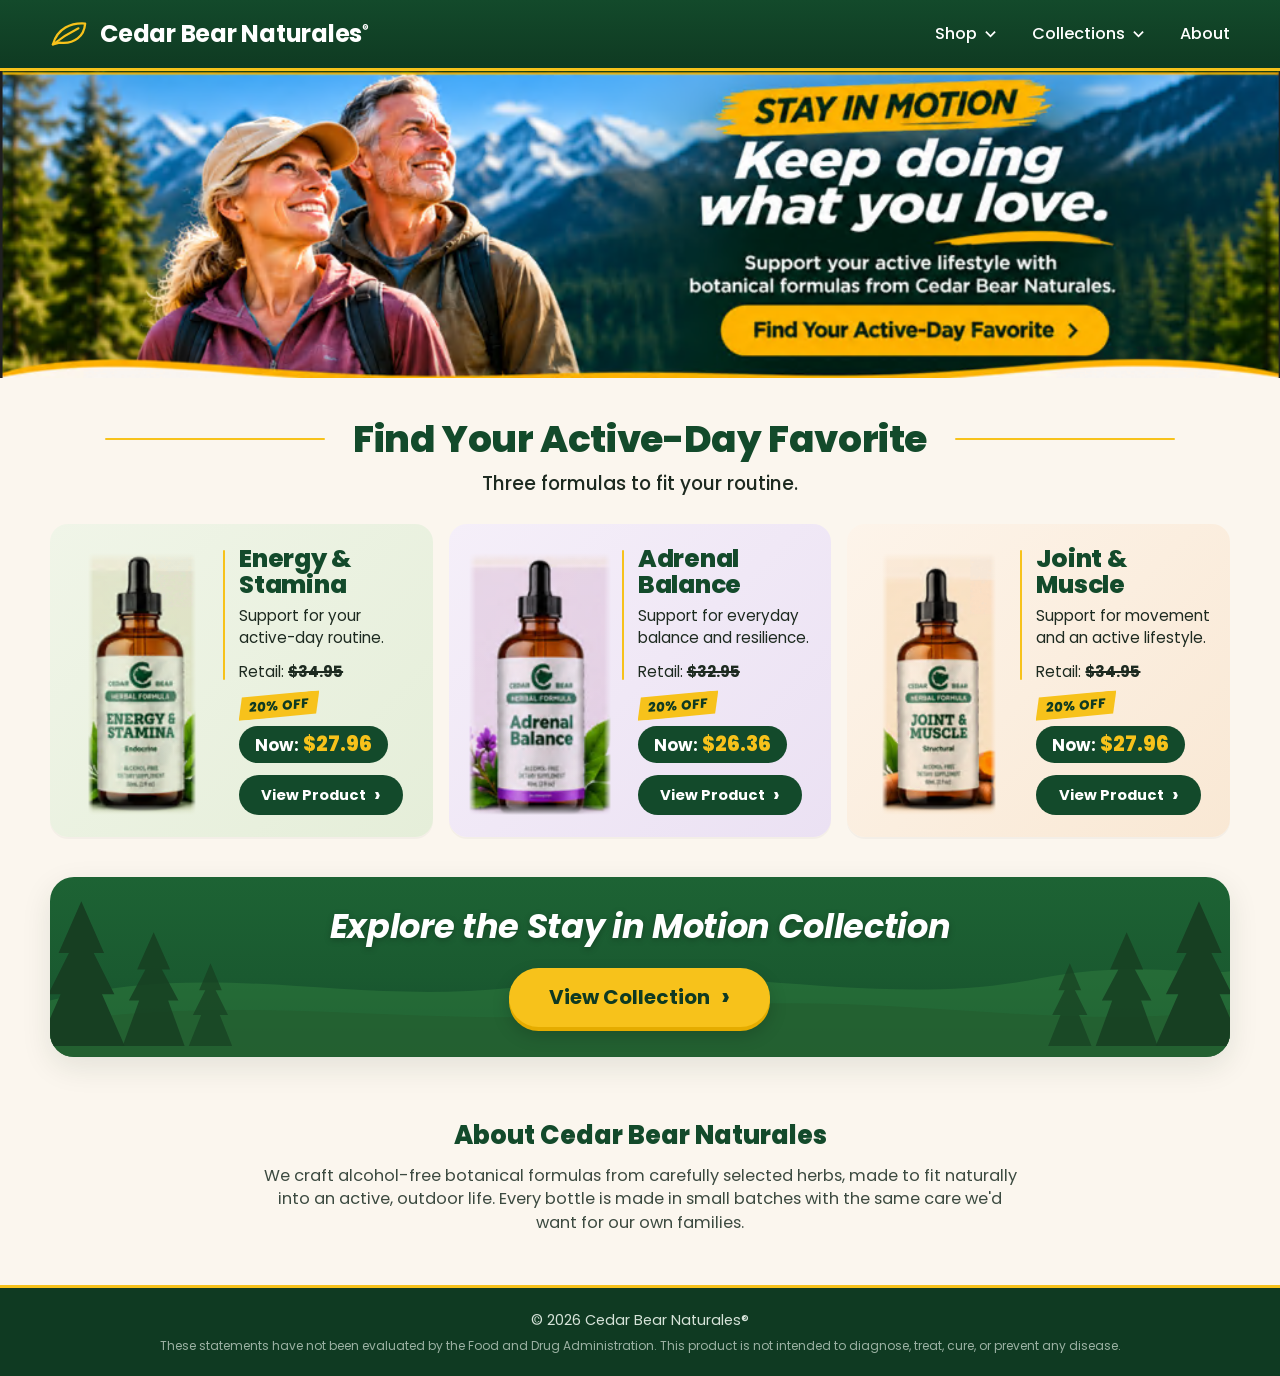
==== index.html @ e2e38e6c "Cedar Bear Naturales landing page and Stay in Motion collection page - Landing page with hero, produ" ====
<!doctype html>
<html lang="en">
<head>
<meta charset="utf-8">
<meta name="viewport" content="width=device-width, initial-scale=1">
<title>Cedar Bear Naturales – Stay in Motion</title>
<meta name="description" content="Support your active lifestyle with botanical formulas from Cedar Bear Naturales.">
<link rel="preconnect" href="https://fonts.googleapis.com">
<link rel="preconnect" href="https://fonts.gstatic.com" crossorigin>
<link href="https://fonts.googleapis.com/css2?family=Poppins:ital,wght@0,400;0,500;0,600;0,700;0,800;1,700;1,800&display=swap" rel="stylesheet">
<link rel="stylesheet" href="styles.css">
</head>
<body>

<!-- ============ HEADER ============ -->
<header class="site-header">
  <div class="container header-inner">
    <a href="#" class="logo" aria-label="Cedar Bear Naturales home">
      <svg class="logo-leaf" viewBox="0 0 40 28" aria-hidden="true">
        <path d="M3 25 C 8 8, 22 2, 37 3 C 36 16, 26 25, 10 23 Z" fill="none" stroke="currentColor" stroke-width="2.4" stroke-linejoin="round"/>
        <path d="M3 25 C 12 18, 20 13, 30 8" fill="none" stroke="currentColor" stroke-width="2.2" stroke-linecap="round"/>
      </svg>
      <span>Cedar Bear Naturales<sup>®</sup></span>
    </a>

    <button class="menu-toggle" aria-label="Open menu" aria-expanded="false" aria-controls="main-nav">
      <span></span><span></span><span></span>
    </button>

    <nav id="main-nav" class="main-nav" aria-label="Main">
      <ul>
        <li class="has-dropdown">
          <button class="nav-link" aria-expanded="false">Shop <svg class="chev" viewBox="0 0 12 8" aria-hidden="true"><path d="M1 1.5l5 5 5-5" fill="none" stroke="currentColor" stroke-width="2"/></svg></button>
          <ul class="dropdown">
            <li><a href="#products">All Products</a></li>
            <li><a href="#product-energy" data-product="energy">Energy &amp; Stamina</a></li>
            <li><a href="#product-adrenal" data-product="adrenal">Adrenal Balance</a></li>
            <li><a href="#product-joint" data-product="joint">Joint &amp; Muscle</a></li>
          </ul>
        </li>
        <li class="has-dropdown">
          <button class="nav-link" aria-expanded="false">Collections <svg class="chev" viewBox="0 0 12 8" aria-hidden="true"><path d="M1 1.5l5 5 5-5" fill="none" stroke="currentColor" stroke-width="2"/></svg></button>
          <ul class="dropdown">
            <li><a href="collection.html">Stay in Motion</a></li>
            <li><a href="#products">Active-Day Favorites</a></li>
            <li><a href="#products">Herbal Formulas</a></li>
          </ul>
        </li>
        <li><a class="nav-link" href="#about">About</a></li>
      </ul>
    </nav>
  </div>
</header>

<main>
  <!-- ============ HERO ============ -->
  <section class="hero" aria-labelledby="hero-title">
    <!-- Desktop / tablet: full designed banner -->
    <div class="hero-banner">
      <img src="3.png" alt="Smiling couple hiking in the mountains" width="1010" height="242">
      <div class="sr-only">
        <p>Stay in Motion</p>
        <h1 id="hero-title">Keep doing what you love.</h1>
        <p>Support your active lifestyle with botanical formulas from Cedar Bear Naturales.</p>
      </div>
      <a href="#products" class="hero-hotspot" aria-label="Find Your Active-Day Favorite"></a>
    </div>

    <!-- Mobile: photo with live text laid over it -->
    <div class="hero-mobile">
      <img class="hm-photo" src="1.png" alt="" width="377" height="241">
      <div class="hm-copy">
        <span class="brush-tag">STAY IN MOTION</span>
        <p class="hm-title" aria-hidden="true">Keep doing what you <span class="underline">love.</span></p>
        <p class="hm-sub">Support your active lifestyle with botanical formulas from Cedar Bear Naturales.</p>
      </div>
      <a href="#products" class="btn btn-yellow hm-cta">Find Your Active-Day Favorite <span class="arrow">›</span></a>
    </div>
    <div class="hero-wave" aria-hidden="true"></div>
  </section>

  <!-- ============ PRODUCTS ============ -->
  <section id="products" class="products" aria-labelledby="products-title">
    <div class="container">
      <div class="section-heading">
        <span class="rule" aria-hidden="true"></span>
        <h2 id="products-title">Find Your Active-Day Favorite</h2>
        <span class="rule" aria-hidden="true"></span>
      </div>
      <p class="section-sub">Three formulas to fit your routine.</p>

      <div class="product-grid">
        <!-- Energy & Stamina -->
        <article id="product-energy" class="product-card tint-green" data-product="energy">
          <div class="product-media">
            <div class="bottle">
              <img src="2.png" alt="Energy &amp; Stamina herbal formula bottle" width="84" height="204">
            </div>
          </div>
          <div class="product-info">
            <h3>Energy &amp; <br>Stamina</h3>
            <p class="desc">Support for your active-day routine.</p>
            <div class="price-row">
              <span class="retail">Retail: <s>$34.95</s></span>
              <span class="badge">20% OFF</span>
            </div>
            <div class="now">Now: <strong>$27.96</strong></div>
            <button class="btn btn-dark view-product" data-product="energy">View Product <span class="arrow">›</span></button>
          </div>
        </article>

        <!-- Adrenal Balance -->
        <article id="product-adrenal" class="product-card tint-lavender" data-product="adrenal">
          <div class="product-media">
            <div class="bottle">
              <img src="4.png" alt="Adrenal Balance herbal formula bottle" width="106" height="195">
            </div>
          </div>
          <div class="product-info">
            <h3>Adrenal <br>Balance</h3>
            <p class="desc">Support for everyday balance and resilience.</p>
            <div class="price-row">
              <span class="retail">Retail: <s>$32.95</s></span>
              <span class="badge">20% OFF</span>
            </div>
            <div class="now">Now: <strong>$26.36</strong></div>
            <button class="btn btn-dark view-product" data-product="adrenal">View Product <span class="arrow">›</span></button>
          </div>
        </article>

        <!-- Joint & Muscle -->
        <article id="product-joint" class="product-card tint-peach" data-product="joint">
          <div class="product-media">
            <div class="bottle">
              <img src="5.png" alt="Joint &amp; Muscle herbal formula bottle" width="93" height="215">
            </div>
          </div>
          <div class="product-info">
            <h3>Joint &amp; <br>Muscle</h3>
            <p class="desc">Support for movement and an active lifestyle.</p>
            <div class="price-row">
              <span class="retail">Retail: <s>$34.95</s></span>
              <span class="badge">20% OFF</span>
            </div>
            <div class="now">Now: <strong>$27.96</strong></div>
            <button class="btn btn-dark view-product" data-product="joint">View Product <span class="arrow">›</span></button>
          </div>
        </article>
      </div>
    </div>
  </section>

  <!-- ============ COLLECTION BANNER ============ -->
  <section id="collection" class="collection" aria-labelledby="collection-title">
    <div class="container">
      <div class="collection-banner">
        <svg class="collection-art" viewBox="0 0 1000 160" preserveAspectRatio="none" aria-hidden="true">
          <path d="M0 110 C 150 70, 260 120, 420 95 C 560 72, 700 120, 840 90 C 920 74, 970 88, 1000 84 L1000 160 L0 160Z" fill="#2f7a3c" opacity=".55"/>
          <path d="M0 130 C 180 100, 330 140, 520 118 C 700 98, 850 140, 1000 118 L1000 160 L0 160Z" fill="#245f30" opacity=".8"/>
        </svg>
        <svg class="trees trees-left" viewBox="0 0 220 160" aria-hidden="true">
          <g fill="#173f22">
            <path d="M40 10 L62 60 L52 60 L72 100 L60 100 L82 150 L-2 150 L20 100 L8 100 L28 60 L18 60Z"/>
            <path d="M110 40 L126 76 L118 76 L134 106 L124 106 L140 150 L80 150 L96 106 L86 106 L102 76 L94 76Z" opacity=".85"/>
            <path d="M165 70 L176 96 L170 96 L182 120 L174 120 L186 150 L144 150 L156 120 L148 120 L160 96 L154 96Z" opacity=".7"/>
          </g>
        </svg>
        <svg class="trees trees-right" viewBox="0 0 220 160" aria-hidden="true">
          <g fill="#173f22">
            <path d="M180 10 L202 60 L192 60 L212 100 L200 100 L222 150 L138 150 L160 100 L148 100 L168 60 L158 60Z"/>
            <path d="M110 40 L126 76 L118 76 L134 106 L124 106 L140 150 L80 150 L96 106 L86 106 L102 76 L94 76Z" opacity=".85"/>
            <path d="M55 70 L66 96 L60 96 L72 120 L64 120 L76 150 L34 150 L46 120 L38 120 L50 96 L44 96Z" opacity=".7"/>
          </g>
        </svg>
        <div class="collection-content">
          <h2 id="collection-title">Explore the Stay in Motion Collection</h2>
          <a href="collection.html" class="btn btn-yellow btn-lg" id="view-collection">View Collection <span class="arrow">›</span></a>
        </div>
      </div>
    </div>
  </section>

  <!-- ============ ABOUT ============ -->
  <section id="about" class="about">
    <div class="container about-inner">
      <h2>About Cedar Bear Naturales</h2>
      <p>We craft alcohol-free botanical formulas from carefully selected herbs, made to fit naturally into an active, outdoor life. Every bottle is made in small batches with the same care we'd want for our own families.</p>
    </div>
  </section>
</main>

<footer class="site-footer">
  <div class="container footer-inner">
    <span>© <span id="year"></span> Cedar Bear Naturales®</span>
    <small>These statements have not been evaluated by the Food and Drug Administration. This product is not intended to diagnose, treat, cure, or prevent any disease.</small>
  </div>
</footer>

<!-- ============ PRODUCT MODAL ============ -->
<div class="modal" id="product-modal" hidden>
  <div class="modal-backdrop" data-close></div>
  <div class="modal-dialog" role="dialog" aria-modal="true" aria-labelledby="modal-title">
    <button class="modal-close" data-close aria-label="Close">×</button>
    <div class="modal-media" id="modal-media"></div>
    <div class="modal-body">
      <span class="modal-tag" id="modal-tag"></span>
      <h3 id="modal-title"></h3>
      <p id="modal-desc"></p>
      <ul class="modal-points" id="modal-points"></ul>
      <div class="price-row">
        <span class="retail">Retail: <s id="modal-retail"></s></span>
        <span class="badge">20% OFF</span>
      </div>
      <div class="now">Now: <strong id="modal-price"></strong></div>
      <div class="qty-row">
        <div class="qty">
          <button type="button" id="qty-minus" aria-label="Decrease quantity">−</button>
          <input type="number" id="qty" value="1" min="1" max="10" aria-label="Quantity">
          <button type="button" id="qty-plus" aria-label="Increase quantity">+</button>
        </div>
        <button class="btn btn-yellow" id="add-to-cart">Add to Cart</button>
      </div>
    </div>
  </div>
</div>

<div class="toast" id="toast" role="status" aria-live="polite"></div>

<script src="script.js"></script>
</body>
</html>
---- styles.css ----
:root {
  --green-900: #0f3a22;
  --green-800: #134a2b;
  --green-700: #1b5b34;
  --green-600: #23703f;
  --yellow: #f7c21b;
  --yellow-dark: #e5ac00;
  --cream: #fbf6ee;
  --ink: #1d2a20;
  --muted: #3c4a40;
  --tint-green: #edf3e4;
  --tint-lavender: #f1eaf6;
  --tint-peach: #fbefe1;
  --radius: 18px;
  --shadow: 0 10px 30px rgba(20, 50, 30, .10);
}

*, *::before, *::after { box-sizing: border-box; }
html { scroll-behavior: smooth; }
body {
  margin: 0;
  font-family: "Poppins", system-ui, -apple-system, "Segoe UI", sans-serif;
  color: var(--ink);
  background: var(--cream);
  line-height: 1.45;
  -webkit-font-smoothing: antialiased;
}
img { max-width: 100%; display: block; }
button { font: inherit; cursor: pointer; }
a { color: inherit; }

.container { width: min(1180px, 100% - 32px); margin-inline: auto; }
.sr-only {
  position: absolute !important; width: 1px; height: 1px; padding: 0; margin: -1px;
  overflow: hidden; clip: rect(0 0 0 0); white-space: nowrap; border: 0;
}

/* ---------- Buttons ---------- */
.btn {
  display: inline-flex; align-items: center; justify-content: center; gap: .55em;
  border: 0; border-radius: 999px; font-weight: 700; text-decoration: none;
  transition: transform .18s ease, box-shadow .18s ease, background-color .18s ease;
  white-space: nowrap;
}
.btn .arrow { font-size: 1.35em; line-height: 0; transform: translateY(-1px); transition: transform .18s ease; }
.btn:hover .arrow { transform: translate(3px, -1px); }
.btn:focus-visible { outline: 3px solid var(--yellow); outline-offset: 3px; }

.btn-yellow {
  background: var(--yellow); color: var(--green-900);
  padding: .85em 1.8em; font-size: 1.05rem;
  box-shadow: 0 4px 0 var(--yellow-dark), 0 8px 18px rgba(0,0,0,.18);
}
.btn-yellow:hover { transform: translateY(-2px); background: #ffcd2e; }
.btn-lg { font-size: 1.25rem; padding: .75em 2em; }

.btn-dark {
  background: var(--green-800); color: #fff;
  padding: .62em 1.5em; font-size: .92rem;
}
.btn-dark:hover { background: var(--green-600); transform: translateY(-2px); box-shadow: 0 6px 14px rgba(19,74,43,.3); }

/* ---------- Header ---------- */
.site-header {
  position: sticky; top: 0; z-index: 50;
  background: linear-gradient(180deg, var(--green-800), var(--green-900));
  border-bottom: 3px solid var(--yellow);
  color: #fff;
}
.header-inner { display: flex; align-items: center; justify-content: space-between; height: 68px; }
.logo { display: inline-flex; align-items: center; gap: 12px; text-decoration: none; }
.logo-leaf { width: 38px; height: 28px; color: var(--yellow); flex: none; }
.logo span { font-size: 1.5rem; font-weight: 700; letter-spacing: -.01em; }
.logo sup { font-size: .5em; font-weight: 500; }

.main-nav > ul { list-style: none; margin: 0; padding: 0; display: flex; gap: 36px; }
.nav-link {
  display: inline-flex; align-items: center; gap: 8px;
  background: none; border: 0; color: #fff; padding: 8px 0;
  font-size: 1.02rem; font-weight: 500; text-decoration: none;
  position: relative;
}
.nav-link::after {
  content: ""; position: absolute; left: 0; right: 0; bottom: 2px; height: 2px;
  background: var(--yellow); transform: scaleX(0); transform-origin: left; transition: transform .2s ease;
}
.nav-link:hover::after, .has-dropdown.open > .nav-link::after { transform: scaleX(1); }
.chev { width: 11px; height: 8px; transition: transform .2s ease; }
.has-dropdown { position: relative; }
.has-dropdown.open .chev { transform: rotate(180deg); }

.dropdown {
  list-style: none; margin: 0; padding: 8px;
  position: absolute; top: calc(100% + 12px); left: 50%;
  min-width: 220px; background: #fff; color: var(--ink);
  border-radius: 12px; box-shadow: 0 16px 40px rgba(0,0,0,.18);
  opacity: 0; visibility: hidden; transform: translate(-50%, -6px);
  transition: opacity .18s ease, transform .18s ease, visibility .18s;
}
.dropdown::before {
  content: ""; position: absolute; top: -6px; left: 50%; width: 12px; height: 12px;
  background: #fff; transform: translateX(-50%) rotate(45deg);
}
.has-dropdown.open .dropdown { opacity: 1; visibility: visible; transform: translate(-50%, 0); }
.dropdown a {
  display: block; padding: 10px 14px; border-radius: 8px; text-decoration: none;
  font-size: .95rem; font-weight: 500; position: relative;
}
.dropdown a:hover, .dropdown a:focus-visible { background: var(--tint-green); color: var(--green-800); outline: none; }

.menu-toggle {
  display: none; width: 44px; height: 44px; border: 0; background: transparent; padding: 10px;
  flex-direction: column; justify-content: space-between;
}
.menu-toggle span { display: block; height: 3px; border-radius: 2px; background: #fff; transition: transform .2s, opacity .2s; }
.menu-toggle[aria-expanded="true"] span:nth-child(1) { transform: translateY(9.5px) rotate(45deg); }
.menu-toggle[aria-expanded="true"] span:nth-child(2) { opacity: 0; }
.menu-toggle[aria-expanded="true"] span:nth-child(3) { transform: translateY(-9.5px) rotate(-45deg); }

/* ---------- Hero ---------- */
.hero { position: relative; background: var(--green-900); }
.hero-banner { position: relative; }
.hero-banner img { width: 100%; height: auto; }
.hero-hotspot {
  position: absolute; left: 56.2%; top: 75.5%; width: 30.5%; height: 17%;
  border-radius: 999px; transition: box-shadow .2s ease, background-color .2s ease;
}
.hero-hotspot:hover { background: rgba(255,255,255,.12); box-shadow: 0 6px 20px rgba(0,0,0,.25); }
.hero-hotspot:focus-visible { outline: 3px solid #fff; outline-offset: 2px; }
.hero-mobile { display: none; }
.hero-wave { display: none; }

/* ---------- Products ---------- */
.products { padding: 34px 0 30px; }
.section-heading { display: flex; align-items: center; gap: 28px; justify-content: center; }
.section-heading h2 {
  margin: 0; font-size: clamp(1.6rem, 3.2vw, 2.35rem); font-weight: 800;
  color: var(--green-800); letter-spacing: -.01em; text-align: center;
}
.rule { flex: 1; max-width: 220px; height: 2px; background: var(--yellow); border-radius: 2px; }
.section-sub { text-align: center; margin: 4px 0 26px; font-size: 1.18rem; font-weight: 500; color: var(--ink); }

.product-grid { display: grid; grid-template-columns: repeat(3, 1fr); gap: 16px; }
.product-card {
  display: grid; grid-template-columns: 46% 1fr; align-items: center;
  border-radius: var(--radius); padding: 22px 18px 22px 10px; min-height: 210px;
  box-shadow: 0 2px 0 rgba(0,0,0,.03);
  transition: transform .25s ease, box-shadow .25s ease;
}
.product-card:hover { transform: translateY(-4px); box-shadow: var(--shadow); }
.tint-green { background: linear-gradient(135deg, #f0f5e8, #e5eed9); }
.tint-lavender { background: linear-gradient(135deg, #f5eff9, #ebe1f3); }
.tint-peach { background: linear-gradient(135deg, #fdf4ea, #f9e8d4); }

.product-media { position: relative; display: flex; justify-content: center; align-items: flex-end; height: 100%; min-height: 190px; }
.deco { position: absolute; left: 0; right: 0; bottom: 0; width: 100%; height: auto; z-index: 0; }
/* All bottles share one height so the three product images line up */
.bottle { position: relative; height: 262px; }
.bottle img {
  height: 100%; width: auto; max-width: none; mix-blend-mode: multiply; transition: transform .3s ease;
  /* soften only the outermost edge of each photo's light backdrop */
  -webkit-mask-image: linear-gradient(90deg, transparent 0, #000 5%, #000 95%, transparent 100%), linear-gradient(180deg, transparent 0, #000 3%, #000 96%, transparent 100%);
  -webkit-mask-composite: source-in;
  mask-image: linear-gradient(90deg, transparent 0, #000 5%, #000 95%, transparent 100%), linear-gradient(180deg, transparent 0, #000 3%, #000 96%, transparent 100%);
  mask-composite: intersect;
}
.product-card:hover .bottle img { transform: translateY(-4px); }

.product-info { position: relative; padding-left: 16px; z-index: 1; }
.product-info::before {
  content: ""; position: absolute; left: 0; top: 4px; bottom: 50%; width: 2px; background: var(--yellow); border-radius: 2px;
}
.product-info h3 { margin: 0 0 6px; font-size: 1.55rem; line-height: 1.08; font-weight: 800; color: var(--green-800); letter-spacing: -.01em; }
.desc { margin: 0 0 12px; font-size: .95rem; color: var(--ink); }
.price-row { display: flex; align-items: center; gap: 10px; flex-wrap: wrap; margin-bottom: 8px; }
.retail { font-size: .95rem; }
.retail s { font-weight: 700; text-decoration-thickness: 2px; }
.badge {
  display: inline-block; background: var(--yellow); color: var(--green-900);
  font-weight: 800; font-size: .82rem; padding: 3px 10px; transform: rotate(-4deg) skewX(-6deg);
  clip-path: polygon(3% 8%, 100% 0, 97% 92%, 0 100%);
}
.now {
  display: inline-block; background: var(--green-800); color: #fff; border-radius: 999px;
  padding: 4px 16px; font-weight: 700; font-size: 1.05rem; margin-bottom: 12px;
}
.now strong { color: var(--yellow); font-size: 1.2em; font-weight: 800; }
.product-info .btn-dark { display: flex; width: fit-content; }

/* ---------- Collection ---------- */
.collection { padding: 10px 0 40px; }
.collection-banner {
  position: relative; overflow: hidden; border-radius: 24px;
  background: linear-gradient(180deg, #1d6334 0%, #1a5a30 55%, #134a2b 100%);
  min-height: 160px; display: grid; place-items: center; text-align: center; padding: 26px 16px 30px;
  box-shadow: var(--shadow);
}
.collection-art { position: absolute; inset: auto 0 0 0; width: 100%; height: 100%; }
.trees { position: absolute; bottom: 0; height: 92%; width: auto; }
.trees-left { left: -10px; }
.trees-right { right: -10px; }
.collection-content { position: relative; z-index: 1; }
.collection h2 {
  margin: 0 0 16px; color: #fff; font-style: italic; font-weight: 700;
  font-size: clamp(1.35rem, 3vw, 2.1rem); letter-spacing: -.01em; text-shadow: 0 2px 6px rgba(0,0,0,.25);
}

/* ---------- About / Footer ---------- */
.about { padding: 20px 0 50px; }
.about-inner { max-width: 760px; text-align: center; }
.about h2 { color: var(--green-800); font-weight: 800; font-size: 1.6rem; margin: 0 0 10px; }
.about p { color: var(--muted); margin: 0; font-size: 1.02rem; }
.site-footer { background: var(--green-900); color: #d6e3d9; padding: 22px 0; border-top: 3px solid var(--yellow); }
.footer-inner { display: flex; flex-direction: column; gap: 6px; text-align: center; font-size: .9rem; }
.footer-inner small { opacity: .7; font-size: .75rem; }

/* ---------- Modal ---------- */
.modal { position: fixed; inset: 0; z-index: 100; display: grid; place-items: center; padding: 16px; }
.modal[hidden] { display: none; }
.modal-backdrop { position: absolute; inset: 0; background: rgba(10,30,18,.6); animation: fade .2s ease; }
.modal-dialog {
  position: relative; background: #fff; border-radius: 22px; width: min(760px, 100%);
  max-height: calc(100vh - 32px); overflow: auto;
  display: grid; grid-template-columns: 42% 1fr; animation: pop .25s ease;
}
.modal-close {
  position: absolute; top: 10px; right: 12px; width: 38px; height: 38px; border-radius: 50%;
  border: 0; background: #f0f0ec; font-size: 1.5rem; line-height: 1; z-index: 2;
}
.modal-close:hover { background: var(--yellow); }
.modal-media { display: grid; place-items: center; padding: 30px 10px; border-radius: 22px 0 0 22px; }
.modal-media .bottle { height: 340px; }
.modal-body { padding: 34px 30px 30px; }
.modal-tag { display: inline-block; font-size: .75rem; font-weight: 700; letter-spacing: .08em; color: var(--green-600); text-transform: uppercase; }
.modal-body h3 { margin: 4px 0 8px; font-size: 1.9rem; font-weight: 800; color: var(--green-800); line-height: 1.1; }
.modal-body p { margin: 0 0 12px; color: var(--muted); }
.modal-points { margin: 0 0 16px; padding: 0; list-style: none; display: grid; gap: 6px; font-size: .92rem; }
.modal-points li { display: flex; gap: 8px; }
.modal-points li::before { content: "✓"; color: var(--green-600); font-weight: 800; }
.qty-row { display: flex; gap: 12px; align-items: center; flex-wrap: wrap; }
.qty { display: inline-flex; align-items: center; border: 2px solid #dfe5dc; border-radius: 999px; overflow: hidden; }
.qty button { width: 38px; height: 42px; border: 0; background: transparent; font-size: 1.2rem; }
.qty button:hover { background: var(--tint-green); }
.qty input { width: 40px; text-align: center; border: 0; font: inherit; font-weight: 700; -moz-appearance: textfield; }
.qty input::-webkit-inner-spin-button, .qty input::-webkit-outer-spin-button { -webkit-appearance: none; }

.toast {
  position: fixed; left: 50%; bottom: 24px; transform: translate(-50%, 140%);
  background: var(--green-800); color: #fff; padding: 12px 22px; border-radius: 999px;
  font-weight: 600; box-shadow: 0 10px 30px rgba(0,0,0,.25); z-index: 120; visibility: hidden;
  transition: transform .3s ease, visibility .3s; max-width: calc(100% - 32px);
}
.toast.show { transform: translate(-50%, 0); visibility: visible; }

@keyframes fade { from { opacity: 0; } }
@keyframes pop { from { opacity: 0; transform: translateY(12px) scale(.98); } }

/* ---------- Responsive ---------- */
@media (max-width: 1080px) {
  .product-grid { grid-template-columns: 1fr 1fr; }
  .product-card:last-child { grid-column: 1 / -1; max-width: 560px; justify-self: center; width: 100%; }
}

@media (max-width: 760px) {
  .header-inner { height: 60px; }
  .logo span { font-size: 1.2rem; }
  .logo-leaf { width: 32px; }
  .menu-toggle { display: flex; }
  .main-nav {
    position: absolute; top: 100%; left: 0; right: 0;
    background: var(--green-900); border-bottom: 3px solid var(--yellow);
    max-height: 0; overflow: hidden; transition: max-height .3s ease;
  }
  .main-nav.open { max-height: 80vh; overflow: auto; }
  .main-nav > ul { flex-direction: column; gap: 0; padding: 8px 16px 16px; }
  .nav-link { width: 100%; justify-content: space-between; padding: 14px 0; border-bottom: 1px solid rgba(255,255,255,.1); }
  .nav-link::after { display: none; }
  .dropdown {
    position: static; transform: none; min-width: 0; box-shadow: none; background: transparent; color: #fff;
    opacity: 1; visibility: visible; display: none; padding: 4px 0 8px 12px;
  }
  .dropdown::before { display: none; }
  .has-dropdown.open .dropdown { display: block; transform: none; }
  .dropdown a:hover, .dropdown a:focus-visible { background: rgba(255,255,255,.08); color: var(--yellow); }

  .container { width: calc(100% - 24px); }

  /* Hero: photo with headline laid over the right side (mobile design) */
  .hero-banner { display: none; }
  .hero-mobile { display: block; position: relative; height: 292px; overflow: hidden; }
  .hm-photo { position: absolute; inset: 0; width: 100%; height: 100%; max-width: none; object-fit: cover; object-position: 100% 0; }
  .hero-mobile::after {
    content: ""; position: absolute; inset: 0; pointer-events: none;
    background:
      linear-gradient(90deg, rgba(8,35,20,0) 28%, rgba(8,35,20,.5) 52%, rgba(8,35,20,.72) 100%),
      linear-gradient(180deg, rgba(8,35,20,0) 62%, rgba(8,35,20,.55) 100%);
  }
  .hm-copy { position: absolute; z-index: 1; top: 14px; right: 10px; width: 57%; color: #fff; text-align: center; }
  .brush-tag {
    display: inline-block; background: var(--yellow); color: var(--green-900);
    font-weight: 800; font-style: italic; font-size: .98rem; padding: 3px 14px;
    transform: rotate(-3deg); clip-path: polygon(2% 10%, 100% 0, 98% 88%, 0 100%);
  }
  .hm-title {
    margin: 6px 0 6px; font-size: 1.9rem; line-height: 1.02; font-weight: 800; font-style: italic;
    letter-spacing: -.02em; text-shadow: 0 2px 8px rgba(0,0,0,.35);
  }
  .underline { background: linear-gradient(transparent 84%, var(--yellow) 84%, var(--yellow) 96%, transparent 96%); }
  .hm-sub { margin: 0; font-size: .84rem; line-height: 1.35; color: #fff; text-shadow: 0 1px 4px rgba(0,0,0,.4); }
  .hm-cta {
    position: absolute; z-index: 1; left: 0; right: 0; bottom: 18px; margin: auto; width: fit-content;
    font-size: 1rem; padding: .7em 1.5em;
  }
  .hero-wave {
    display: block; height: 18px; margin-top: -18px; position: relative; z-index: 2;
    background: url("data:image/svg+xml,%3Csvg xmlns='http://www.w3.org/2000/svg' viewBox='0 0 400 18' preserveAspectRatio='none'%3E%3Cpath d='M0 14 Q200 -2 400 14 L400 18 L0 18Z' fill='%23fbf6ee'/%3E%3Cpath d='M0 14 Q200 -2 400 14' fill='none' stroke='%23f7c21b' stroke-width='3.5'/%3E%3C/svg%3E") center / 100% 100% no-repeat;
  }

  /* Products: compact horizontal cards */
  .products { padding: 18px 0 18px; }
  .section-heading .rule { display: none; }
  .section-heading h2 { font-size: clamp(1.15rem, 5.6vw, 1.6rem); letter-spacing: -.02em; }
  .section-sub { display: flex; align-items: center; justify-content: center; gap: 10px; font-size: .95rem; margin: 2px 0 14px; }
  .section-sub::before, .section-sub::after { content: ""; flex: 1; max-width: 48px; height: 2px; background: var(--yellow); }
  .product-grid { grid-template-columns: 1fr; gap: 10px; }
  .product-card:last-child { max-width: none; }
  .product-card { grid-template-columns: 34% 1fr; min-height: 0; padding: 10px 10px 10px 4px; border-radius: 14px; }
  .product-card:hover { transform: none; }
  .product-media { min-height: 0; }
  .bottle { height: 150px; }
  .product-info { padding-left: 4px; display: flex; flex-wrap: wrap; align-items: center; column-gap: 5px; row-gap: 6px; }
  .product-info::before { display: none; }
  .product-info h3, .product-info .desc, .product-info .price-row { flex-basis: 100%; }
  .product-info h3 { font-size: 1.22rem; margin-bottom: 2px; }
  .product-info h3 br { display: none; }
  .desc { font-size: .86rem; line-height: 1.25; margin-bottom: 6px; }
  .price-row { margin-bottom: 6px; gap: 8px; }
  .retail { font-size: .8rem; }
  .badge { font-size: .72rem; padding: 2px 8px; }
  .now { font-size: .78rem; padding: 4px 9px; margin: 0; white-space: nowrap; }
  .product-info .btn-dark { font-size: .7rem; padding: .55em .8em; }

  .collection { padding: 4px 0 24px; }
  .collection-banner { min-height: 128px; padding: 18px 12px 22px; border-radius: 16px; }
  .collection h2 { font-size: 1.22rem; font-style: normal; margin-bottom: 12px; }
  .btn-lg { font-size: 1.02rem; padding: .65em 1.6em; }
  .trees { height: 60%; opacity: .7; }

  .modal-dialog { grid-template-columns: 1fr; }
  .modal-media { border-radius: 22px 22px 0 0; padding: 24px 10px 10px; }
  .modal-media .bottle { height: 260px; }
  .modal-body { padding: 20px 20px 24px; }
}

@media (max-width: 360px) {
  .hm-title { font-size: 1.8rem; }
  .hm-cta { font-size: .9rem; }
  .bottle { height: 130px; }
}

@media (prefers-reduced-motion: reduce) {
  *, *::before, *::after { transition: none !important; animation: none !important; }
  html { scroll-behavior: auto; }
}

/* ---------- Large desktop (tuned for 1920×1080) ---------- */
@media (min-width: 1500px) {
  .container { width: min(1840px, 100% - 64px); }

  .header-inner { height: 88px; }
  .logo { gap: 16px; }
  .logo-leaf { width: 52px; height: 38px; }
  .logo span { font-size: 2.1rem; }
  .main-nav > ul { gap: 56px; }
  .nav-link { font-size: 1.3rem; gap: 10px; }
  .chev { width: 14px; height: 10px; }
  .dropdown { min-width: 260px; }
  .dropdown a { font-size: 1.08rem; padding: 12px 16px; }

  .products { padding: 52px 0 40px; }
  .section-heading { gap: 48px; }
  .section-heading h2 { font-size: 3.6rem; }
  .rule { max-width: 480px; height: 3px; }
  .section-sub { font-size: 1.75rem; margin: 6px 0 40px; }

  .product-grid { gap: 28px; }
  .product-card { min-height: 380px; padding: 36px 32px 36px 16px; border-radius: 26px; }
  .product-media { min-height: 330px; }
  .bottle { height: 420px; }
  .product-info { padding-left: 26px; }
  .product-info::before { width: 3px; }
  .product-info h3 { font-size: 2.6rem; margin-bottom: 10px; }
  .desc { font-size: 1.4rem; margin-bottom: 18px; }
  .price-row { gap: 14px; margin-bottom: 12px; }
  .retail { font-size: 1.4rem; }
  .badge { font-size: 1.2rem; padding: 4px 14px; }
  .now { font-size: 1.55rem; padding: 6px 24px; margin-bottom: 18px; }
  .btn-dark { font-size: 1.3rem; padding: .62em 1.7em; }

  .collection { padding: 16px 0 60px; }
  .collection-banner { min-height: 270px; border-radius: 34px; padding: 40px 16px 46px; }
  .collection h2 { font-size: 3.4rem; margin-bottom: 24px; }
  .btn-lg { font-size: 1.8rem; }

  .about { padding: 30px 0 80px; }
  .about-inner { max-width: 1100px; }
  .about h2 { font-size: 2.4rem; }
  .about p { font-size: 1.35rem; }
  .site-footer { padding: 30px 0; }
  .footer-inner { font-size: 1.1rem; }
  .footer-inner small { font-size: .9rem; }
}
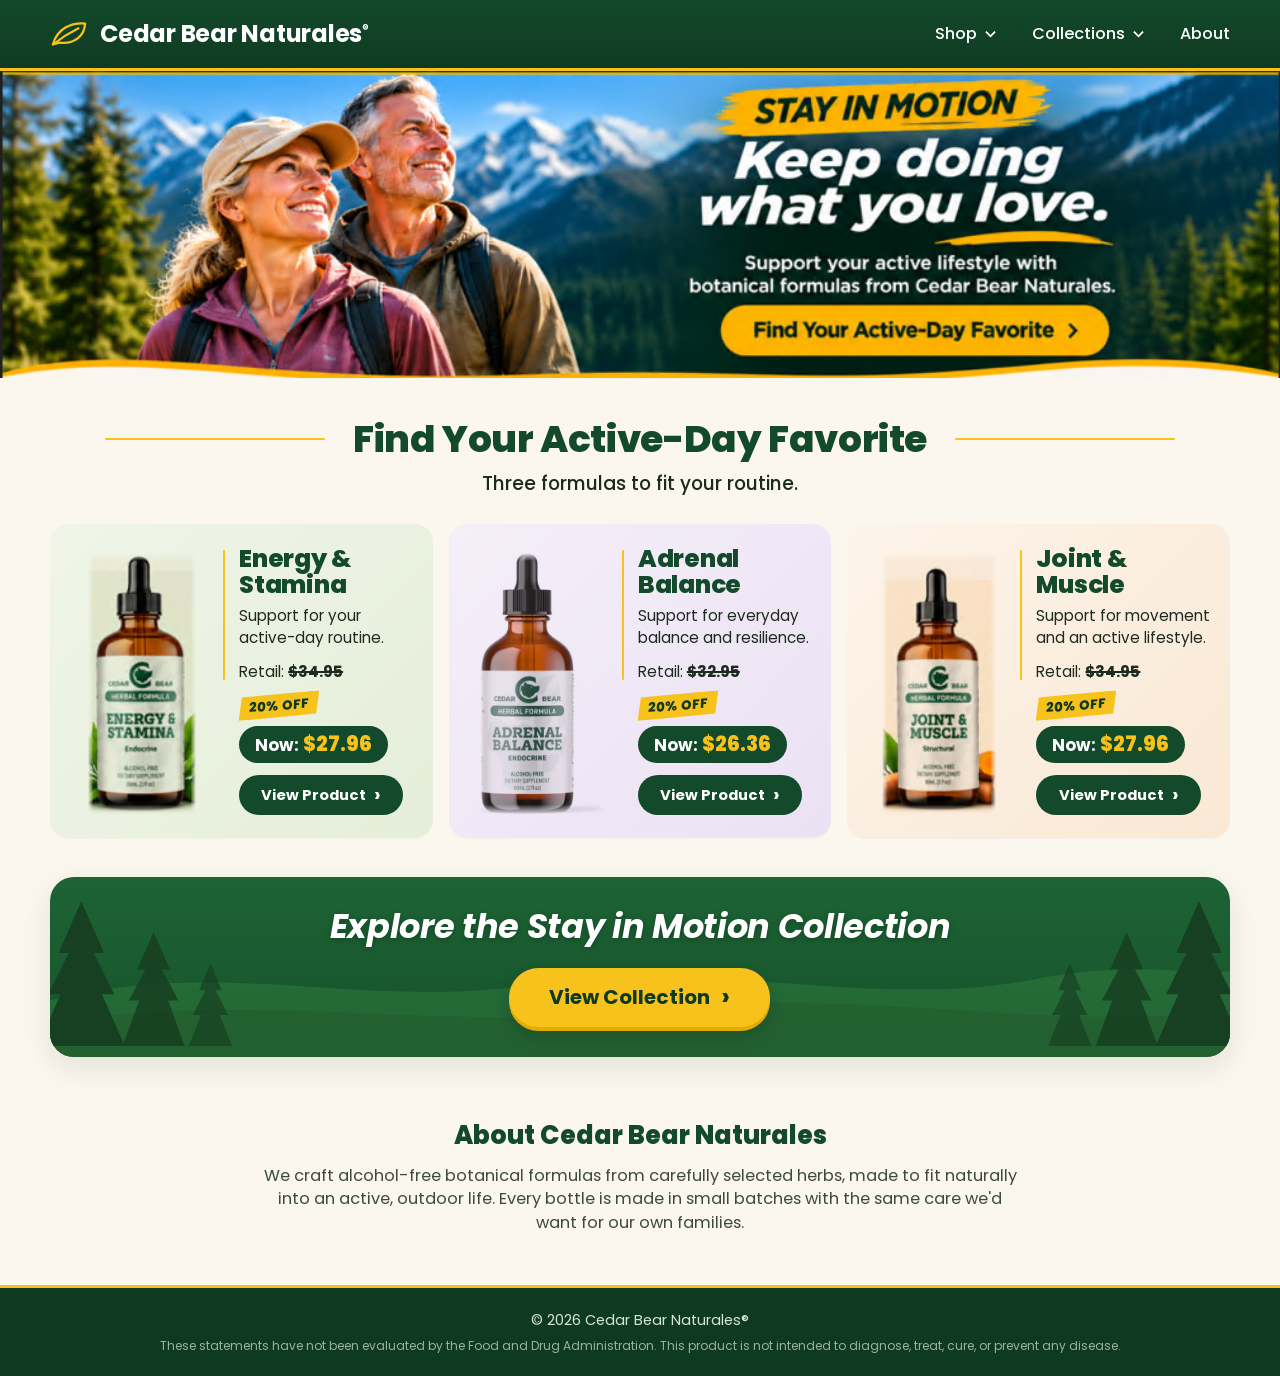
==== commit af7dde1b: "Send View Product to the collection details; use HD Adrenal bottle - Landing "View Product" buttons " ====
--- a/index.html
+++ b/index.html
@@ -105,7 +105,7 @@
               <span class="badge">20% OFF</span>
             </div>
             <div class="now">Now: <strong>$27.96</strong></div>
-            <button class="btn btn-dark view-product" data-product="energy">View Product <span class="arrow">›</span></button>
+            <a class="btn btn-dark view-product" href="collection.html#energy">View Product <span class="arrow">›</span></a>
           </div>
         </article>
 
@@ -113,7 +113,7 @@
         <article id="product-adrenal" class="product-card tint-lavender" data-product="adrenal">
           <div class="product-media">
             <div class="bottle">
-              <img src="4.png" alt="Adrenal Balance herbal formula bottle" width="106" height="195">
+              <img src="images/bottle-adrenal-hd.png" alt="Adrenal Balance herbal formula bottle" width="303" height="624">
             </div>
           </div>
           <div class="product-info">
@@ -124,7 +124,7 @@
               <span class="badge">20% OFF</span>
             </div>
             <div class="now">Now: <strong>$26.36</strong></div>
-            <button class="btn btn-dark view-product" data-product="adrenal">View Product <span class="arrow">›</span></button>
+            <a class="btn btn-dark view-product" href="collection.html#adrenal">View Product <span class="arrow">›</span></a>
           </div>
         </article>
 
@@ -143,7 +143,7 @@
               <span class="badge">20% OFF</span>
             </div>
             <div class="now">Now: <strong>$27.96</strong></div>
-            <button class="btn btn-dark view-product" data-product="joint">View Product <span class="arrow">›</span></button>
+            <a class="btn btn-dark view-product" href="collection.html#joint">View Product <span class="arrow">›</span></a>
           </div>
         </article>
       </div>
@@ -196,35 +196,7 @@
   </div>
 </footer>
 
-<!-- ============ PRODUCT MODAL ============ -->
-<div class="modal" id="product-modal" hidden>
-  <div class="modal-backdrop" data-close></div>
-  <div class="modal-dialog" role="dialog" aria-modal="true" aria-labelledby="modal-title">
-    <button class="modal-close" data-close aria-label="Close">×</button>
-    <div class="modal-media" id="modal-media"></div>
-    <div class="modal-body">
-      <span class="modal-tag" id="modal-tag"></span>
-      <h3 id="modal-title"></h3>
-      <p id="modal-desc"></p>
-      <ul class="modal-points" id="modal-points"></ul>
-      <div class="price-row">
-        <span class="retail">Retail: <s id="modal-retail"></s></span>
-        <span class="badge">20% OFF</span>
-      </div>
-      <div class="now">Now: <strong id="modal-price"></strong></div>
-      <div class="qty-row">
-        <div class="qty">
-          <button type="button" id="qty-minus" aria-label="Decrease quantity">−</button>
-          <input type="number" id="qty" value="1" min="1" max="10" aria-label="Quantity">
-          <button type="button" id="qty-plus" aria-label="Increase quantity">+</button>
-        </div>
-        <button class="btn btn-yellow" id="add-to-cart">Add to Cart</button>
-      </div>
-    </div>
-  </div>
-</div>
-
-<div class="toast" id="toast" role="status" aria-live="polite"></div>
+
 
 <script src="script.js"></script>
 </body>
